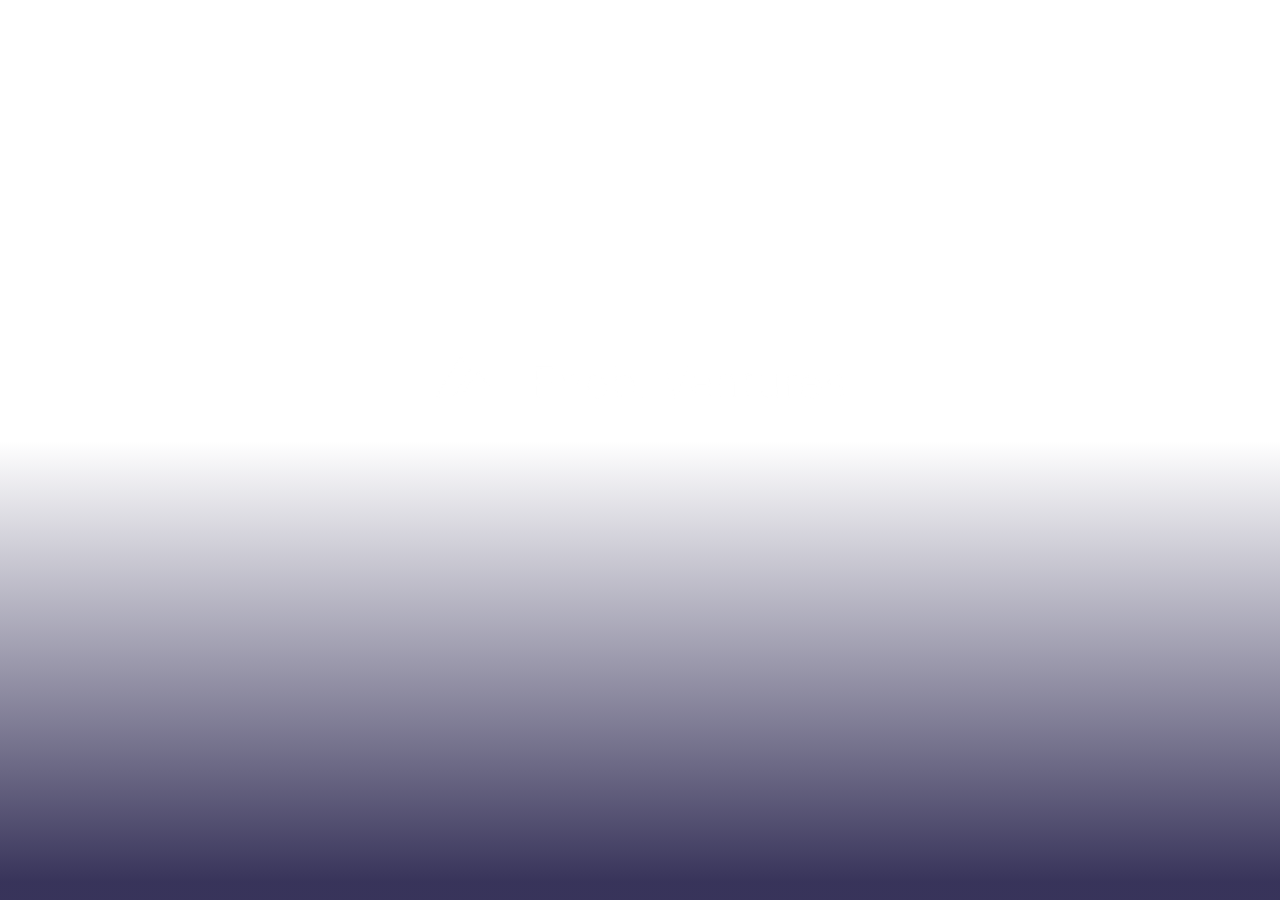
==== index.html @ fdec4dad "Landing page code" ====
<!DOCTYPE html>
<!-- saved from url=(0033)https://enoblventures.webflow.io/ -->
<html data-wf-domain="enoblventures.webflow.io" data-wf-page="65005cbc3bd74338d2fe6a09"
    data-wf-site="65005cbb3bd74338d2fe69a1"
    class="w-mod-js wf-roboto-n5-active wf-roboto-n3-active wf-robotoslab-n4-active wf-roboto-n4-active wf-inter-n3-active wf-inter-n4-active wf-inter-n5-active wf-inter-n2-active wf-active">
<script type="text/javascript" src="chrome-extension://mdnleldcmiljblolnjhpnblkcekpdkpa/libs/customElements.js"
    class="__REQUESTLY__SCRIPT"></script>

<head>
    <meta http-equiv="Content-Type" content="text/html; charset=UTF-8">
    <style>
        .wf-force-outline-none[tabindex="-1"]:focus {
            outline: none;
        }
    </style>
    <title>enoblventures</title>
    <meta content="width=device-width, initial-scale=1" name="viewport">
    <meta content="Webflow" name="generator">
    <link href="./enobl_files/enoblventures.webflow.b303c5aee.css" rel="stylesheet"
        type="text/css">
    <link href="https://fonts.googleapis.com/" rel="preconnect">
    <link href="https://fonts.gstatic.com/" rel="preconnect" crossorigin="anonymous">
    <script src="./enobl_files/webfont.js" type="text/javascript"></script>
    <link rel="stylesheet" href="./enobl_files/css" media="all">
    <script
        type="text/javascript">WebFont.load({ google: { families: ["Roboto:300,regular,500", "Roboto Slab:regular", "Inter:200,300,regular,500"] } });</script>
    <script
        type="text/javascript">!function (o, c) { var n = c.documentElement, t = " w-mod-"; n.className += t + "js", ("ontouchstart" in o || o.DocumentTouch && c instanceof DocumentTouch) && (n.className += t + "touch") }(window, document);</script>
    <link href="./enobl_files/650068fa874ba76b60f3e7ab_32evfav.png"
        rel="shortcut icon" type="image/x-icon">
    <link href="./enobl_files/650068fc9cee9d12dcb1d70d_256evfav.png"
        rel="apple-touch-icon">
    <script
        style="display: none;">var tvt = tvt || {}; tvt.captureVariables = function (a) {
                for (var b =
                    new Date, c = {}, d = Object.keys(a || {}), e, f = {}, g = 0; e = d[g]; f = { Ka: f.Ka }, g++)if (a.hasOwnProperty(e) && "undefined" != typeof a[e]) try { f.Ka = [], c[e] = JSON.stringify(a[e], function (h) { return function (k, l) { try { if ("function" !== typeof l) { if ("object" === typeof l && null !== l) { if (l instanceof HTMLElement || l instanceof Node || -1 != h.Ka.indexOf(l)) return; h.Ka.push(l) } return l } } catch (t) { } } }(f)) } catch (h) { } a = document.createEvent("CustomEvent"); a.initCustomEvent("TvtRetrievedVariablesEvent", !0, !0, { variables: c, date: b }); window.dispatchEvent(a)
            }; window.setTimeout(function () { tvt.captureVariables({ 'dataLayer.hide': (function (a) { a = a.split("."); for (var b = window, c = 0; c < a.length && (b = b[a[c]], b); c++); return b })('dataLayer.hide'), 'gaData': window['gaData'], 'dataLayer': window['dataLayer'] }) }, 2000);</script>
</head>

<body cz-shortcut-listen="true">
    <div class="hero">
        <div data-collapse="medium" data-animation="default" data-duration="400" data-easing="ease" data-easing2="ease"
            role="banner" class="nav-bar w-nav">
            <div class="w-container"><a href="https://enoblventures.com/" aria-current="page"
                    class="brand-link w-nav-brand w--current" aria-label="home"></a>
                <div class="menu-button w-nav-button" style="-webkit-user-select: text;" aria-label="menu" role="button"
                    tabindex="0" aria-controls="w-nav-overlay-0" aria-haspopup="menu" aria-expanded="false"></div>
            </div>
            <div class="w-nav-overlay" data-wf-ignore="" id="w-nav-overlay-0"></div>
        </div>
        <div class="hero-container w-container"><img
                src="./enobl_files/65005e1d06f8268359dd8bd2_ev.png" loading="lazy" width="450"
                sizes="(max-width: 479px) 94vw, 450px" alt=""
                srcset="./enobl_files/65005e1d06f8268359dd8bd2_ev-p-500.png 500w, ./enobl_files/65005e1d06f8268359dd8bd2_ev.png 1035w"
                class="image"></div>
    </div>
    <script src="./enobl_files/jquery-3.5.1.min.dc5e7f18c8.js" type="text/javascript"
        integrity="sha256-9/aliU8dGd2tb6OSsuzixeV4y/faTqgFtohetphbbj0=" crossorigin="anonymous"></script>
    <!--script src="./enobl_files/webflow.75da82b06.js" type="text/javascript"></script-->
</body>

</html>
---- enobl_files/enoblventures.webflow.b303c5aee.css ----
html {
  -ms-text-size-adjust: 100%;
  -webkit-text-size-adjust: 100%;
  font-family: sans-serif;
}

body {
  margin: 0;
}

article, aside, details, figcaption, figure, footer, header, hgroup, main, menu, nav, section, summary {
  display: block;
}

audio, canvas, progress, video {
  vertical-align: baseline;
  display: inline-block;
}

audio:not([controls]) {
  height: 0;
  display: none;
}

[hidden], template {
  display: none;
}

a {
  background-color: rgba(0, 0, 0, 0);
}

a:active, a:hover {
  outline: 0;
}

abbr[title] {
  border-bottom: 1px dotted;
}

b, strong {
  font-weight: bold;
}

dfn {
  font-style: italic;
}

h1 {
  margin: .67em 0;
  font-size: 2em;
}

mark {
  color: #000;
  background: #ff0;
}

small {
  font-size: 80%;
}

sub, sup {
  vertical-align: baseline;
  font-size: 75%;
  line-height: 0;
  position: relative;
}

sup {
  top: -.5em;
}

sub {
  bottom: -.25em;
}

img {
  border: 0;
}

svg:not(:root) {
  overflow: hidden;
}

figure {
  margin: 1em 40px;
}

hr {
  box-sizing: content-box;
  height: 0;
}

pre {
  overflow: auto;
}

code, kbd, pre, samp {
  font-family: monospace;
  font-size: 1em;
}

button, input, optgroup, select, textarea {
  color: inherit;
  font: inherit;
  margin: 0;
}

button {
  overflow: visible;
}

button, select {
  text-transform: none;
}

button, html input[type="button"], input[type="reset"] {
  -webkit-appearance: button;
  cursor: pointer;
}

button[disabled], html input[disabled] {
  cursor: default;
}

button::-moz-focus-inner, input::-moz-focus-inner {
  border: 0;
  padding: 0;
}

input {
  line-height: normal;
}

input[type="checkbox"], input[type="radio"] {
  box-sizing: border-box;
  padding: 0;
}

input[type="number"]::-webkit-inner-spin-button, input[type="number"]::-webkit-outer-spin-button {
  height: auto;
}

input[type="search"] {
  -webkit-appearance: none;
}

input[type="search"]::-webkit-search-cancel-button, input[type="search"]::-webkit-search-decoration {
  -webkit-appearance: none;
}

fieldset {
  border: 1px solid silver;
  margin: 0 2px;
  padding: .35em .625em .75em;
}

legend {
  border: 0;
  padding: 0;
}

textarea {
  overflow: auto;
}

optgroup {
  font-weight: bold;
}

table {
  border-collapse: collapse;
  border-spacing: 0;
}

td, th {
  padding: 0;
}

@font-face {
  font-family: webflow-icons;
  src: url("[data-uri]") format("truetype");
  font-weight: normal;
  font-style: normal;
}

[class^="w-icon-"], [class*=" w-icon-"] {
  speak: none;
  font-variant: normal;
  text-transform: none;
  -webkit-font-smoothing: antialiased;
  -moz-osx-font-smoothing: grayscale;
  font-style: normal;
  font-weight: normal;
  line-height: 1;
  font-family: webflow-icons !important;
}

.w-icon-slider-right:before {
  content: "";
}

.w-icon-slider-left:before {
  content: "";
}

.w-icon-nav-menu:before {
  content: "";
}

.w-icon-arrow-down:before, .w-icon-dropdown-toggle:before {
  content: "";
}

.w-icon-file-upload-remove:before {
  content: "";
}

.w-icon-file-upload-icon:before {
  content: "";
}

* {
  box-sizing: border-box;
}

html {
  height: 100%;
}

body {
  min-height: 100%;
  color: #333;
  background-color: #fff;
  margin: 0;
  font-family: Arial, sans-serif;
  font-size: 14px;
  line-height: 20px;
}

img {
  max-width: 100%;
  vertical-align: middle;
  display: inline-block;
}

html.w-mod-touch * {
  background-attachment: scroll !important;
}

.w-block {
  display: block;
}

.w-inline-block {
  max-width: 100%;
  display: inline-block;
}

.w-clearfix:before, .w-clearfix:after {
  content: " ";
  grid-area: 1 / 1 / 2 / 2;
  display: table;
}

.w-clearfix:after {
  clear: both;
}

.w-hidden {
  display: none;
}

.w-button {
  color: #fff;
  line-height: inherit;
  cursor: pointer;
  background-color: #3898ec;
  border: 0;
  border-radius: 0;
  padding: 9px 15px;
  text-decoration: none;
  display: inline-block;
}

input.w-button {
  -webkit-appearance: button;
}

html[data-w-dynpage] [data-w-cloak] {
  color: rgba(0, 0, 0, 0) !important;
}

.w-webflow-badge, .w-webflow-badge * {
  z-index: auto;
  visibility: visible;
  box-sizing: border-box;
  width: auto;
  height: auto;
  max-height: none;
  max-width: none;
  min-height: 0;
  min-width: 0;
  float: none;
  clear: none;
  box-shadow: none;
  opacity: 1;
  direction: ltr;
  font-family: inherit;
  font-weight: inherit;
  color: inherit;
  font-size: inherit;
  line-height: inherit;
  font-style: inherit;
  font-variant: inherit;
  text-align: inherit;
  letter-spacing: inherit;
  -webkit-text-decoration: inherit;
  text-decoration: inherit;
  text-indent: 0;
  text-transform: inherit;
  text-shadow: none;
  font-smoothing: auto;
  vertical-align: baseline;
  cursor: inherit;
  white-space: inherit;
  word-break: normal;
  word-spacing: normal;
  word-wrap: normal;
  background: none;
  border: 0 rgba(0, 0, 0, 0);
  border-radius: 0;
  margin: 0;
  padding: 0;
  list-style-type: disc;
  transition: none;
  display: block;
  position: static;
  top: auto;
  bottom: auto;
  left: auto;
  right: auto;
  overflow: visible;
  transform: none;
}

.w-webflow-badge {
  white-space: nowrap;
  cursor: pointer;
  box-shadow: 0 0 0 1px rgba(0, 0, 0, .1), 0 1px 3px rgba(0, 0, 0, .1);
  visibility: visible !important;
  z-index: 2147483647 !important;
  color: #aaadb0 !important;
  opacity: 1 !important;
  width: auto !important;
  height: auto !important;
  background-color: #fff !important;
  border-radius: 3px !important;
  margin: 0 !important;
  padding: 6px 8px 6px 6px !important;
  font-size: 12px !important;
  line-height: 14px !important;
  text-decoration: none !important;
  display: inline-block !important;
  position: fixed !important;
  top: auto !important;
  bottom: 12px !important;
  left: auto !important;
  right: 12px !important;
  overflow: visible !important;
  transform: none !important;
}

.w-webflow-badge > img {
  visibility: visible !important;
  opacity: 1 !important;
  vertical-align: middle !important;
  display: inline-block !important;
}

h1, h2, h3, h4, h5, h6 {
  margin-bottom: 10px;
  font-weight: bold;
}

h1 {
  margin-top: 20px;
  font-size: 38px;
  line-height: 44px;
}

h2 {
  margin-top: 20px;
  font-size: 32px;
  line-height: 36px;
}

h3 {
  margin-top: 20px;
  font-size: 24px;
  line-height: 30px;
}

h4 {
  margin-top: 10px;
  font-size: 18px;
  line-height: 24px;
}

h5 {
  margin-top: 10px;
  font-size: 14px;
  line-height: 20px;
}

h6 {
  margin-top: 10px;
  font-size: 12px;
  line-height: 18px;
}

p {
  margin-top: 0;
  margin-bottom: 10px;
}

blockquote {
  border-left: 5px solid #e2e2e2;
  margin: 0 0 10px;
  padding: 10px 20px;
  font-size: 18px;
  line-height: 22px;
}

figure {
  margin: 0 0 10px;
}

figcaption {
  text-align: center;
  margin-top: 5px;
}

ul, ol {
  margin-top: 0;
  margin-bottom: 10px;
  padding-left: 40px;
}

.w-list-unstyled {
  padding-left: 0;
  list-style: none;
}

.w-embed:before, .w-embed:after {
  content: " ";
  grid-area: 1 / 1 / 2 / 2;
  display: table;
}

.w-embed:after {
  clear: both;
}

.w-video {
  width: 100%;
  padding: 0;
  position: relative;
}

.w-video iframe, .w-video object, .w-video embed {
  width: 100%;
  height: 100%;
  border: none;
  position: absolute;
  top: 0;
  left: 0;
}

fieldset {
  border: 0;
  margin: 0;
  padding: 0;
}

button, [type="button"], [type="reset"] {
  cursor: pointer;
  -webkit-appearance: button;
  border: 0;
}

.w-form {
  margin: 0 0 15px;
}

.w-form-done {
  text-align: center;
  background-color: #ddd;
  padding: 20px;
  display: none;
}

.w-form-fail {
  background-color: #ffdede;
  margin-top: 10px;
  padding: 10px;
  display: none;
}

label {
  margin-bottom: 5px;
  font-weight: bold;
  display: block;
}

.w-input, .w-select {
  width: 100%;
  height: 38px;
  color: #333;
  vertical-align: middle;
  background-color: #fff;
  border: 1px solid #ccc;
  margin-bottom: 10px;
  padding: 8px 12px;
  font-size: 14px;
  line-height: 1.42857;
  display: block;
}

.w-input:-moz-placeholder, .w-select:-moz-placeholder {
  color: #999;
}

.w-input::-moz-placeholder, .w-select::-moz-placeholder {
  color: #999;
  opacity: 1;
}

.w-input::-webkit-input-placeholder, .w-select::-webkit-input-placeholder {
  color: #999;
}

.w-input:focus, .w-select:focus {
  border-color: #3898ec;
  outline: 0;
}

.w-input[disabled], .w-select[disabled], .w-input[readonly], .w-select[readonly], fieldset[disabled] .w-input, fieldset[disabled] .w-select {
  cursor: not-allowed;
}

.w-input[disabled]:not(.w-input-disabled), .w-select[disabled]:not(.w-input-disabled), .w-input[readonly], .w-select[readonly], fieldset[disabled]:not(.w-input-disabled) .w-input, fieldset[disabled]:not(.w-input-disabled) .w-select {
  background-color: #eee;
}

textarea.w-input, textarea.w-select {
  height: auto;
}

.w-select {
  background-color: #f3f3f3;
}

.w-select[multiple] {
  height: auto;
}

.w-form-label {
  cursor: pointer;
  margin-bottom: 0;
  font-weight: normal;
  display: inline-block;
}

.w-radio {
  margin-bottom: 5px;
  padding-left: 20px;
  display: block;
}

.w-radio:before, .w-radio:after {
  content: " ";
  grid-area: 1 / 1 / 2 / 2;
  display: table;
}

.w-radio:after {
  clear: both;
}

.w-radio-input {
  float: left;
  margin: 3px 0 0 -20px;
  line-height: normal;
}

.w-file-upload {
  margin-bottom: 10px;
  display: block;
}

.w-file-upload-input {
  width: .1px;
  height: .1px;
  opacity: 0;
  z-index: -100;
  position: absolute;
  overflow: hidden;
}

.w-file-upload-default, .w-file-upload-uploading, .w-file-upload-success {
  color: #333;
  display: inline-block;
}

.w-file-upload-error {
  margin-top: 10px;
  display: block;
}

.w-file-upload-default.w-hidden, .w-file-upload-uploading.w-hidden, .w-file-upload-error.w-hidden, .w-file-upload-success.w-hidden {
  display: none;
}

.w-file-upload-uploading-btn {
  cursor: pointer;
  background-color: #fafafa;
  border: 1px solid #ccc;
  margin: 0;
  padding: 8px 12px;
  font-size: 14px;
  font-weight: normal;
  display: flex;
}

.w-file-upload-file {
  background-color: #fafafa;
  border: 1px solid #ccc;
  flex-grow: 1;
  justify-content: space-between;
  margin: 0;
  padding: 8px 9px 8px 11px;
  display: flex;
}

.w-file-upload-file-name {
  font-size: 14px;
  font-weight: normal;
  display: block;
}

.w-file-remove-link {
  width: auto;
  height: auto;
  cursor: pointer;
  margin-top: 3px;
  margin-left: 10px;
  padding: 3px;
  display: block;
}

.w-icon-file-upload-remove {
  margin: auto;
  font-size: 10px;
}

.w-file-upload-error-msg {
  color: #ea384c;
  padding: 2px 0;
  display: inline-block;
}

.w-file-upload-info {
  padding: 0 12px;
  line-height: 38px;
  display: inline-block;
}

.w-file-upload-label {
  cursor: pointer;
  background-color: #fafafa;
  border: 1px solid #ccc;
  margin: 0;
  padding: 8px 12px;
  font-size: 14px;
  font-weight: normal;
  display: inline-block;
}

.w-icon-file-upload-icon, .w-icon-file-upload-uploading {
  width: 20px;
  margin-right: 8px;
  display: inline-block;
}

.w-icon-file-upload-uploading {
  height: 20px;
}

.w-container {
  max-width: 940px;
  margin-left: auto;
  margin-right: auto;
}

.w-container:before, .w-container:after {
  content: " ";
  grid-area: 1 / 1 / 2 / 2;
  display: table;
}

.w-container:after {
  clear: both;
}

.w-container .w-row {
  margin-left: -10px;
  margin-right: -10px;
}

.w-row:before, .w-row:after {
  content: " ";
  grid-area: 1 / 1 / 2 / 2;
  display: table;
}

.w-row:after {
  clear: both;
}

.w-row .w-row {
  margin-left: 0;
  margin-right: 0;
}

.w-col {
  float: left;
  width: 100%;
  min-height: 1px;
  padding-left: 10px;
  padding-right: 10px;
  position: relative;
}

.w-col .w-col {
  padding-left: 0;
  padding-right: 0;
}

.w-col-1 {
  width: 8.33333%;
}

.w-col-2 {
  width: 16.6667%;
}

.w-col-3 {
  width: 25%;
}

.w-col-4 {
  width: 33.3333%;
}

.w-col-5 {
  width: 41.6667%;
}

.w-col-6 {
  width: 50%;
}

.w-col-7 {
  width: 58.3333%;
}

.w-col-8 {
  width: 66.6667%;
}

.w-col-9 {
  width: 75%;
}

.w-col-10 {
  width: 83.3333%;
}

.w-col-11 {
  width: 91.6667%;
}

.w-col-12 {
  width: 100%;
}

.w-hidden-main {
  display: none !important;
}

@media screen and (max-width: 991px) {
  .w-container {
    max-width: 728px;
  }

  .w-hidden-main {
    display: inherit !important;
  }

  .w-hidden-medium {
    display: none !important;
  }

  .w-col-medium-1 {
    width: 8.33333%;
  }

  .w-col-medium-2 {
    width: 16.6667%;
  }

  .w-col-medium-3 {
    width: 25%;
  }

  .w-col-medium-4 {
    width: 33.3333%;
  }

  .w-col-medium-5 {
    width: 41.6667%;
  }

  .w-col-medium-6 {
    width: 50%;
  }

  .w-col-medium-7 {
    width: 58.3333%;
  }

  .w-col-medium-8 {
    width: 66.6667%;
  }

  .w-col-medium-9 {
    width: 75%;
  }

  .w-col-medium-10 {
    width: 83.3333%;
  }

  .w-col-medium-11 {
    width: 91.6667%;
  }

  .w-col-medium-12 {
    width: 100%;
  }

  .w-col-stack {
    width: 100%;
    left: auto;
    right: auto;
  }
}

@media screen and (max-width: 767px) {
  .w-hidden-main, .w-hidden-medium {
    display: inherit !important;
  }

  .w-hidden-small {
    display: none !important;
  }

  .w-row, .w-container .w-row {
    margin-left: 0;
    margin-right: 0;
  }

  .w-col {
    width: 100%;
    left: auto;
    right: auto;
  }

  .w-col-small-1 {
    width: 8.33333%;
  }

  .w-col-small-2 {
    width: 16.6667%;
  }

  .w-col-small-3 {
    width: 25%;
  }

  .w-col-small-4 {
    width: 33.3333%;
  }

  .w-col-small-5 {
    width: 41.6667%;
  }

  .w-col-small-6 {
    width: 50%;
  }

  .w-col-small-7 {
    width: 58.3333%;
  }

  .w-col-small-8 {
    width: 66.6667%;
  }

  .w-col-small-9 {
    width: 75%;
  }

  .w-col-small-10 {
    width: 83.3333%;
  }

  .w-col-small-11 {
    width: 91.6667%;
  }

  .w-col-small-12 {
    width: 100%;
  }
}

@media screen and (max-width: 479px) {
  .w-container {
    max-width: none;
  }

  .w-hidden-main, .w-hidden-medium, .w-hidden-small {
    display: inherit !important;
  }

  .w-hidden-tiny {
    display: none !important;
  }

  .w-col {
    width: 100%;
  }

  .w-col-tiny-1 {
    width: 8.33333%;
  }

  .w-col-tiny-2 {
    width: 16.6667%;
  }

  .w-col-tiny-3 {
    width: 25%;
  }

  .w-col-tiny-4 {
    width: 33.3333%;
  }

  .w-col-tiny-5 {
    width: 41.6667%;
  }

  .w-col-tiny-6 {
    width: 50%;
  }

  .w-col-tiny-7 {
    width: 58.3333%;
  }

  .w-col-tiny-8 {
    width: 66.6667%;
  }

  .w-col-tiny-9 {
    width: 75%;
  }

  .w-col-tiny-10 {
    width: 83.3333%;
  }

  .w-col-tiny-11 {
    width: 91.6667%;
  }

  .w-col-tiny-12 {
    width: 100%;
  }
}

.w-widget {
  position: relative;
}

.w-widget-map {
  width: 100%;
  height: 400px;
}

.w-widget-map label {
  width: auto;
  display: inline;
}

.w-widget-map img {
  max-width: inherit;
}

.w-widget-map .gm-style-iw {
  text-align: center;
}

.w-widget-map .gm-style-iw > button {
  display: none !important;
}

.w-widget-twitter {
  overflow: hidden;
}

.w-widget-twitter-count-shim {
  vertical-align: top;
  width: 28px;
  height: 20px;
  text-align: center;
  background: #fff;
  border: 1px solid #758696;
  border-radius: 3px;
  display: inline-block;
  position: relative;
}

.w-widget-twitter-count-shim * {
  pointer-events: none;
  -webkit-user-select: none;
  -ms-user-select: none;
  user-select: none;
}

.w-widget-twitter-count-shim .w-widget-twitter-count-inner {
  text-align: center;
  color: #999;
  font-family: serif;
  font-size: 15px;
  line-height: 12px;
  position: relative;
}

.w-widget-twitter-count-shim .w-widget-twitter-count-clear {
  display: block;
  position: relative;
}

.w-widget-twitter-count-shim.w--large {
  width: 36px;
  height: 28px;
}

.w-widget-twitter-count-shim.w--large .w-widget-twitter-count-inner {
  font-size: 18px;
  line-height: 18px;
}

.w-widget-twitter-count-shim:not(.w--vertical) {
  margin-left: 5px;
  margin-right: 8px;
}

.w-widget-twitter-count-shim:not(.w--vertical).w--large {
  margin-left: 6px;
}

.w-widget-twitter-count-shim:not(.w--vertical):before, .w-widget-twitter-count-shim:not(.w--vertical):after {
  content: " ";
  height: 0;
  width: 0;
  pointer-events: none;
  border: solid rgba(0, 0, 0, 0);
  position: absolute;
  top: 50%;
  left: 0;
}

.w-widget-twitter-count-shim:not(.w--vertical):before {
  border-width: 4px;
  border-color: rgba(117, 134, 150, 0) #5d6c7b rgba(117, 134, 150, 0) rgba(117, 134, 150, 0);
  margin-top: -4px;
  margin-left: -9px;
}

.w-widget-twitter-count-shim:not(.w--vertical).w--large:before {
  border-width: 5px;
  margin-top: -5px;
  margin-left: -10px;
}

.w-widget-twitter-count-shim:not(.w--vertical):after {
  border-width: 4px;
  border-color: rgba(255, 255, 255, 0) #fff rgba(255, 255, 255, 0) rgba(255, 255, 255, 0);
  margin-top: -4px;
  margin-left: -8px;
}

.w-widget-twitter-count-shim:not(.w--vertical).w--large:after {
  border-width: 5px;
  margin-top: -5px;
  margin-left: -9px;
}

.w-widget-twitter-count-shim.w--vertical {
  width: 61px;
  height: 33px;
  margin-bottom: 8px;
}

.w-widget-twitter-count-shim.w--vertical:before, .w-widget-twitter-count-shim.w--vertical:after {
  content: " ";
  height: 0;
  width: 0;
  pointer-events: none;
  border: solid rgba(0, 0, 0, 0);
  position: absolute;
  top: 100%;
  left: 50%;
}

.w-widget-twitter-count-shim.w--vertical:before {
  border-width: 5px;
  border-color: #5d6c7b rgba(117, 134, 150, 0) rgba(117, 134, 150, 0);
  margin-left: -5px;
}

.w-widget-twitter-count-shim.w--vertical:after {
  border-width: 4px;
  border-color: #fff rgba(255, 255, 255, 0) rgba(255, 255, 255, 0);
  margin-left: -4px;
}

.w-widget-twitter-count-shim.w--vertical .w-widget-twitter-count-inner {
  font-size: 18px;
  line-height: 22px;
}

.w-widget-twitter-count-shim.w--vertical.w--large {
  width: 76px;
}

.w-background-video {
  height: 500px;
  color: #fff;
  position: relative;
  overflow: hidden;
}

.w-background-video > video {
  width: 100%;
  height: 100%;
  object-fit: cover;
  z-index: -100;
  background-position: 50%;
  background-size: cover;
  margin: auto;
  position: absolute;
  top: -100%;
  bottom: -100%;
  left: -100%;
  right: -100%;
}

.w-background-video > video::-webkit-media-controls-start-playback-button {
  -webkit-appearance: none;
  display: none !important;
}

.w-background-video--control {
  background-color: rgba(0, 0, 0, 0);
  padding: 0;
  position: absolute;
  bottom: 1em;
  right: 1em;
}

.w-background-video--control > [hidden] {
  display: none !important;
}

.w-slider {
  height: 300px;
  text-align: center;
  clear: both;
  -webkit-tap-highlight-color: rgba(0, 0, 0, 0);
  tap-highlight-color: rgba(0, 0, 0, 0);
  background: #ddd;
  position: relative;
}

.w-slider-mask {
  z-index: 1;
  height: 100%;
  white-space: nowrap;
  display: block;
  position: relative;
  left: 0;
  right: 0;
  overflow: hidden;
}

.w-slide {
  vertical-align: top;
  width: 100%;
  height: 100%;
  white-space: normal;
  text-align: left;
  display: inline-block;
  position: relative;
}

.w-slider-nav {
  z-index: 2;
  height: 40px;
  text-align: center;
  -webkit-tap-highlight-color: rgba(0, 0, 0, 0);
  tap-highlight-color: rgba(0, 0, 0, 0);
  margin: auto;
  padding-top: 10px;
  position: absolute;
  top: auto;
  bottom: 0;
  left: 0;
  right: 0;
}

.w-slider-nav.w-round > div {
  border-radius: 100%;
}

.w-slider-nav.w-num > div {
  width: auto;
  height: auto;
  font-size: inherit;
  line-height: inherit;
  padding: .2em .5em;
}

.w-slider-nav.w-shadow > div {
  box-shadow: 0 0 3px rgba(51, 51, 51, .4);
}

.w-slider-nav-invert {
  color: #fff;
}

.w-slider-nav-invert > div {
  background-color: rgba(34, 34, 34, .4);
}

.w-slider-nav-invert > div.w-active {
  background-color: #222;
}

.w-slider-dot {
  width: 1em;
  height: 1em;
  cursor: pointer;
  background-color: rgba(255, 255, 255, .4);
  margin: 0 3px .5em;
  transition: background-color .1s, color .1s;
  display: inline-block;
  position: relative;
}

.w-slider-dot.w-active {
  background-color: #fff;
}

.w-slider-dot:focus {
  outline: none;
  box-shadow: 0 0 0 2px #fff;
}

.w-slider-dot:focus.w-active {
  box-shadow: none;
}

.w-slider-arrow-left, .w-slider-arrow-right {
  width: 80px;
  cursor: pointer;
  color: #fff;
  -webkit-tap-highlight-color: rgba(0, 0, 0, 0);
  tap-highlight-color: rgba(0, 0, 0, 0);
  -webkit-user-select: none;
  -ms-user-select: none;
  user-select: none;
  margin: auto;
  font-size: 40px;
  position: absolute;
  top: 0;
  bottom: 0;
  left: 0;
  right: 0;
  overflow: hidden;
}

.w-slider-arrow-left [class^="w-icon-"], .w-slider-arrow-right [class^="w-icon-"], .w-slider-arrow-left [class*=" w-icon-"], .w-slider-arrow-right [class*=" w-icon-"] {
  position: absolute;
}

.w-slider-arrow-left:focus, .w-slider-arrow-right:focus {
  outline: 0;
}

.w-slider-arrow-left {
  z-index: 3;
  right: auto;
}

.w-slider-arrow-right {
  z-index: 4;
  left: auto;
}

.w-icon-slider-left, .w-icon-slider-right {
  width: 1em;
  height: 1em;
  margin: auto;
  top: 0;
  bottom: 0;
  left: 0;
  right: 0;
}

.w-slider-aria-label {
  clip: rect(0 0 0 0);
  height: 1px;
  width: 1px;
  border: 0;
  margin: -1px;
  padding: 0;
  position: absolute;
  overflow: hidden;
}

.w-slider-force-show {
  display: block !important;
}

.w-dropdown {
  text-align: left;
  z-index: 900;
  margin-left: auto;
  margin-right: auto;
  display: inline-block;
  position: relative;
}

.w-dropdown-btn, .w-dropdown-toggle, .w-dropdown-link {
  vertical-align: top;
  color: #222;
  text-align: left;
  white-space: nowrap;
  margin-left: auto;
  margin-right: auto;
  padding: 20px;
  text-decoration: none;
  position: relative;
}

.w-dropdown-toggle {
  -webkit-user-select: none;
  -ms-user-select: none;
  user-select: none;
  cursor: pointer;
  padding-right: 40px;
  display: inline-block;
}

.w-dropdown-toggle:focus {
  outline: 0;
}

.w-icon-dropdown-toggle {
  width: 1em;
  height: 1em;
  margin: auto 20px auto auto;
  position: absolute;
  top: 0;
  bottom: 0;
  right: 0;
}

.w-dropdown-list {
  min-width: 100%;
  background: #ddd;
  display: none;
  position: absolute;
}

.w-dropdown-list.w--open {
  display: block;
}

.w-dropdown-link {
  color: #222;
  padding: 10px 20px;
  display: block;
}

.w-dropdown-link.w--current {
  color: #0082f3;
}

.w-dropdown-link:focus {
  outline: 0;
}

@media screen and (max-width: 767px) {
  .w-nav-brand {
    padding-left: 10px;
  }
}

.w-lightbox-backdrop {
  cursor: auto;
  letter-spacing: normal;
  text-indent: 0;
  text-shadow: none;
  text-transform: none;
  visibility: visible;
  white-space: normal;
  word-break: normal;
  word-spacing: normal;
  word-wrap: normal;
  color: #fff;
  text-align: center;
  z-index: 2000;
  opacity: 0;
  -webkit-user-select: none;
  -moz-user-select: none;
  -webkit-tap-highlight-color: transparent;
  background: rgba(0, 0, 0, .9);
  outline: 0;
  font-family: Helvetica Neue, Helvetica, Ubuntu, Segoe UI, Verdana, sans-serif;
  font-size: 17px;
  font-style: normal;
  font-weight: 300;
  line-height: 1.2;
  list-style: disc;
  position: fixed;
  top: 0;
  bottom: 0;
  left: 0;
  right: 0;
  -webkit-transform: translate(0);
}

.w-lightbox-backdrop, .w-lightbox-container {
  height: 100%;
  -webkit-overflow-scrolling: touch;
  overflow: auto;
}

.w-lightbox-content {
  height: 100vh;
  position: relative;
  overflow: hidden;
}

.w-lightbox-view {
  width: 100vw;
  height: 100vh;
  opacity: 0;
  position: absolute;
}

.w-lightbox-view:before {
  content: "";
  height: 100vh;
}

.w-lightbox-group, .w-lightbox-group .w-lightbox-view, .w-lightbox-group .w-lightbox-view:before {
  height: 86vh;
}

.w-lightbox-frame, .w-lightbox-view:before {
  vertical-align: middle;
  display: inline-block;
}

.w-lightbox-figure {
  margin: 0;
  position: relative;
}

.w-lightbox-group .w-lightbox-figure {
  cursor: pointer;
}

.w-lightbox-img {
  width: auto;
  height: auto;
  max-width: none;
}

.w-lightbox-image {
  float: none;
  max-width: 100vw;
  max-height: 100vh;
  display: block;
}

.w-lightbox-group .w-lightbox-image {
  max-height: 86vh;
}

.w-lightbox-caption {
  text-align: left;
  text-overflow: ellipsis;
  white-space: nowrap;
  background: rgba(0, 0, 0, .4);
  padding: .5em 1em;
  position: absolute;
  bottom: 0;
  left: 0;
  right: 0;
  overflow: hidden;
}

.w-lightbox-embed {
  width: 100%;
  height: 100%;
  position: absolute;
  top: 0;
  bottom: 0;
  left: 0;
  right: 0;
}

.w-lightbox-control {
  width: 4em;
  cursor: pointer;
  background-position: center;
  background-repeat: no-repeat;
  background-size: 24px;
  transition: all .3s;
  position: absolute;
  top: 0;
}

.w-lightbox-left {
  background-image: url("[data-uri]");
  display: none;
  bottom: 0;
  left: 0;
}

.w-lightbox-right {
  background-image: url("[data-uri]");
  display: none;
  bottom: 0;
  right: 0;
}

.w-lightbox-close {
  height: 2.6em;
  background-image: url("[data-uri]");
  background-size: 18px;
  right: 0;
}

.w-lightbox-strip {
  white-space: nowrap;
  padding: 0 1vh;
  line-height: 0;
  position: absolute;
  bottom: 0;
  left: 0;
  right: 0;
  overflow-x: auto;
  overflow-y: hidden;
}

.w-lightbox-item {
  width: 10vh;
  box-sizing: content-box;
  cursor: pointer;
  padding: 2vh 1vh;
  display: inline-block;
  -webkit-transform: translate3d(0, 0, 0);
}

.w-lightbox-active {
  opacity: .3;
}

.w-lightbox-thumbnail {
  height: 10vh;
  background: #222;
  position: relative;
  overflow: hidden;
}

.w-lightbox-thumbnail-image {
  position: absolute;
  top: 0;
  left: 0;
}

.w-lightbox-thumbnail .w-lightbox-tall {
  width: 100%;
  top: 50%;
  transform: translate(0, -50%);
}

.w-lightbox-thumbnail .w-lightbox-wide {
  height: 100%;
  left: 50%;
  transform: translate(-50%);
}

.w-lightbox-spinner {
  box-sizing: border-box;
  width: 40px;
  height: 40px;
  border: 5px solid rgba(0, 0, 0, .4);
  border-radius: 50%;
  margin-top: -20px;
  margin-left: -20px;
  animation: .8s linear infinite spin;
  position: absolute;
  top: 50%;
  left: 50%;
}

.w-lightbox-spinner:after {
  content: "";
  border: 3px solid rgba(0, 0, 0, 0);
  border-bottom-color: #fff;
  border-radius: 50%;
  position: absolute;
  top: -4px;
  bottom: -4px;
  left: -4px;
  right: -4px;
}

.w-lightbox-hide {
  display: none;
}

.w-lightbox-noscroll {
  overflow: hidden;
}

@media (min-width: 768px) {
  .w-lightbox-content {
    height: 96vh;
    margin-top: 2vh;
  }

  .w-lightbox-view, .w-lightbox-view:before {
    height: 96vh;
  }

  .w-lightbox-group, .w-lightbox-group .w-lightbox-view, .w-lightbox-group .w-lightbox-view:before {
    height: 84vh;
  }

  .w-lightbox-image {
    max-width: 96vw;
    max-height: 96vh;
  }

  .w-lightbox-group .w-lightbox-image {
    max-width: 82.3vw;
    max-height: 84vh;
  }

  .w-lightbox-left, .w-lightbox-right {
    opacity: .5;
    display: block;
  }

  .w-lightbox-close {
    opacity: .8;
  }

  .w-lightbox-control:hover {
    opacity: 1;
  }
}

.w-lightbox-inactive, .w-lightbox-inactive:hover {
  opacity: 0;
}

.w-richtext:before, .w-richtext:after {
  content: " ";
  grid-area: 1 / 1 / 2 / 2;
  display: table;
}

.w-richtext:after {
  clear: both;
}

.w-richtext[contenteditable="true"]:before, .w-richtext[contenteditable="true"]:after {
  white-space: initial;
}

.w-richtext ol, .w-richtext ul {
  overflow: hidden;
}

.w-richtext .w-richtext-figure-selected.w-richtext-figure-type-video div:after, .w-richtext .w-richtext-figure-selected[data-rt-type="video"] div:after, .w-richtext .w-richtext-figure-selected.w-richtext-figure-type-image div, .w-richtext .w-richtext-figure-selected[data-rt-type="image"] div {
  outline: 2px solid #2895f7;
}

.w-richtext figure.w-richtext-figure-type-video > div:after, .w-richtext figure[data-rt-type="video"] > div:after {
  content: "";
  display: none;
  position: absolute;
  top: 0;
  bottom: 0;
  left: 0;
  right: 0;
}

.w-richtext figure {
  max-width: 60%;
  position: relative;
}

.w-richtext figure > div:before {
  cursor: default !important;
}

.w-richtext figure img {
  width: 100%;
}

.w-richtext figure figcaption.w-richtext-figcaption-placeholder {
  opacity: .6;
}

.w-richtext figure div {
  color: rgba(0, 0, 0, 0);
  font-size: 0;
}

.w-richtext figure.w-richtext-figure-type-image, .w-richtext figure[data-rt-type="image"] {
  display: table;
}

.w-richtext figure.w-richtext-figure-type-image > div, .w-richtext figure[data-rt-type="image"] > div {
  display: inline-block;
}

.w-richtext figure.w-richtext-figure-type-image > figcaption, .w-richtext figure[data-rt-type="image"] > figcaption {
  caption-side: bottom;
  display: table-caption;
}

.w-richtext figure.w-richtext-figure-type-video, .w-richtext figure[data-rt-type="video"] {
  width: 60%;
  height: 0;
}

.w-richtext figure.w-richtext-figure-type-video iframe, .w-richtext figure[data-rt-type="video"] iframe {
  width: 100%;
  height: 100%;
  position: absolute;
  top: 0;
  left: 0;
}

.w-richtext figure.w-richtext-figure-type-video > div, .w-richtext figure[data-rt-type="video"] > div {
  width: 100%;
}

.w-richtext figure.w-richtext-align-center {
  clear: both;
  margin-left: auto;
  margin-right: auto;
}

.w-richtext figure.w-richtext-align-center.w-richtext-figure-type-image > div, .w-richtext figure.w-richtext-align-center[data-rt-type="image"] > div {
  max-width: 100%;
}

.w-richtext figure.w-richtext-align-normal {
  clear: both;
}

.w-richtext figure.w-richtext-align-fullwidth {
  width: 100%;
  max-width: 100%;
  text-align: center;
  clear: both;
  margin-left: auto;
  margin-right: auto;
  display: block;
}

.w-richtext figure.w-richtext-align-fullwidth > div {
  padding-bottom: inherit;
  display: inline-block;
}

.w-richtext figure.w-richtext-align-fullwidth > figcaption {
  display: block;
}

.w-richtext figure.w-richtext-align-floatleft {
  float: left;
  clear: none;
  margin-right: 15px;
}

.w-richtext figure.w-richtext-align-floatright {
  float: right;
  clear: none;
  margin-left: 15px;
}

.w-nav {
  z-index: 1000;
  background: #ddd;
  position: relative;
}

.w-nav:before, .w-nav:after {
  content: " ";
  grid-area: 1 / 1 / 2 / 2;
  display: table;
}

.w-nav:after {
  clear: both;
}

.w-nav-brand {
  float: left;
  color: #333;
  text-decoration: none;
  position: relative;
}

.w-nav-link {
  vertical-align: top;
  color: #222;
  text-align: left;
  margin-left: auto;
  margin-right: auto;
  padding: 20px;
  text-decoration: none;
  display: inline-block;
  position: relative;
}

.w-nav-link.w--current {
  color: #0082f3;
}

.w-nav-menu {
  float: right;
  position: relative;
}

[data-nav-menu-open] {
  text-align: center;
  min-width: 200px;
  background: #c8c8c8;
  position: absolute;
  top: 100%;
  left: 0;
  right: 0;
  overflow: visible;
  display: block !important;
}

.w--nav-link-open {
  display: block;
  position: relative;
}

.w-nav-overlay {
  width: 100%;
  display: none;
  position: absolute;
  top: 100%;
  left: 0;
  right: 0;
  overflow: hidden;
}

.w-nav-overlay [data-nav-menu-open] {
  top: 0;
}

.w-nav[data-animation="over-left"] .w-nav-overlay {
  width: auto;
}

.w-nav[data-animation="over-left"] .w-nav-overlay, .w-nav[data-animation="over-left"] [data-nav-menu-open] {
  z-index: 1;
  top: 0;
  right: auto;
}

.w-nav[data-animation="over-right"] .w-nav-overlay {
  width: auto;
}

.w-nav[data-animation="over-right"] .w-nav-overlay, .w-nav[data-animation="over-right"] [data-nav-menu-open] {
  z-index: 1;
  top: 0;
  left: auto;
}

.w-nav-button {
  float: right;
  cursor: pointer;
  -webkit-tap-highlight-color: rgba(0, 0, 0, 0);
  tap-highlight-color: rgba(0, 0, 0, 0);
  -webkit-user-select: none;
  -ms-user-select: none;
  user-select: none;
  padding: 18px;
  font-size: 24px;
  display: none;
  position: relative;
}

.w-nav-button:focus {
  outline: 0;
}

.w-nav-button.w--open {
  color: #fff;
  background-color: #c8c8c8;
}

.w-nav[data-collapse="all"] .w-nav-menu {
  display: none;
}

.w-nav[data-collapse="all"] .w-nav-button, .w--nav-dropdown-open, .w--nav-dropdown-toggle-open {
  display: block;
}

.w--nav-dropdown-list-open {
  position: static;
}

@media screen and (max-width: 991px) {
  .w-nav[data-collapse="medium"] .w-nav-menu {
    display: none;
  }

  .w-nav[data-collapse="medium"] .w-nav-button {
    display: block;
  }
}

@media screen and (max-width: 767px) {
  .w-nav[data-collapse="small"] .w-nav-menu {
    display: none;
  }

  .w-nav[data-collapse="small"] .w-nav-button {
    display: block;
  }

  .w-nav-brand {
    padding-left: 10px;
  }
}

@media screen and (max-width: 479px) {
  .w-nav[data-collapse="tiny"] .w-nav-menu {
    display: none;
  }

  .w-nav[data-collapse="tiny"] .w-nav-button {
    display: block;
  }
}

.w-tabs {
  position: relative;
}

.w-tabs:before, .w-tabs:after {
  content: " ";
  grid-area: 1 / 1 / 2 / 2;
  display: table;
}

.w-tabs:after {
  clear: both;
}

.w-tab-menu {
  position: relative;
}

.w-tab-link {
  vertical-align: top;
  text-align: left;
  cursor: pointer;
  color: #222;
  background-color: #ddd;
  padding: 9px 30px;
  text-decoration: none;
  display: inline-block;
  position: relative;
}

.w-tab-link.w--current {
  background-color: #c8c8c8;
}

.w-tab-link:focus {
  outline: 0;
}

.w-tab-content {
  display: block;
  position: relative;
  overflow: hidden;
}

.w-tab-pane {
  display: none;
  position: relative;
}

.w--tab-active {
  display: block;
}

@media screen and (max-width: 479px) {
  .w-tab-link {
    display: block;
  }
}

.w-ix-emptyfix:after {
  content: "";
}

@keyframes spin {
  0% {
    transform: rotate(0);
  }

  100% {
    transform: rotate(360deg);
  }
}

.w-dyn-empty {
  background-color: #ddd;
  padding: 10px;
}

.w-dyn-hide, .w-dyn-bind-empty, .w-condition-invisible {
  display: none !important;
}

.wf-layout-layout {
  display: grid;
}

body {
  color: #fff;
  font-family: Roboto, sans-serif;
  font-size: 14px;
  line-height: 20px;
}

h1 {
  margin-top: 20px;
  margin-bottom: 10px;
  font-size: 38px;
  font-weight: 500;
  line-height: 44px;
}

h2 {
  margin-top: 20px;
  margin-bottom: 10px;
  font-size: 32px;
  font-weight: 500;
  line-height: 36px;
}

h3 {
  margin-top: 0;
  margin-bottom: 10px;
  font-size: 24px;
  font-weight: 500;
  line-height: 30px;
}

h4 {
  letter-spacing: 1px;
  margin-top: 0;
  margin-bottom: 5px;
  font-size: 18px;
  font-weight: 500;
  line-height: 24px;
}

h6 {
  text-transform: uppercase;
  margin-top: 10px;
  margin-bottom: 10px;
  font-size: 12px;
  font-weight: 700;
  line-height: 18px;
}

p {
  margin-bottom: 10px;
  font-weight: 300;
  line-height: 24px;
}

.nav-menu {
  text-align: center;
}

.nav-link {
  color: rgba(255, 255, 255, .62);
  letter-spacing: 1px;
  text-transform: uppercase;
  padding: 26px 13px;
  font-size: 13px;
  line-height: 18px;
}

.nav-link:hover {
  color: #fff;
}

.nav-link.w--current {
  color: #fff;
  text-decoration: none;
}

.nav-link.logo {
  padding-top: 23px;
  padding-bottom: 23px;
  font-family: Roboto Slab, sans-serif;
  font-size: 17px;
  font-weight: 400;
}

.nav-bar {
  background-color: rgba(0, 0, 0, 0);
}

.hero {
  height: 100vh;
  background-image: linear-gradient(rgba(0, 0, 0, 0) 49%, rgba(12, 7, 54, .82) 98%), url("https://enoblventures.com/enobl_files/65005d357c5d8668c4d4ab9b_shutterstock_1725825019_cropped.jpg");
  background-position: 0 0, 0 0;
  background-size: auto, cover;
}

.hero-content {
  width: 100%;
  color: #fff;
  text-align: center;
  position: absolute;
  top: 50%;
  transform: translate(0%, -50%);
}

.hero-heading {
  color: #fff;
  text-transform: uppercase;
  margin-top: 0;
  font-size: 80px;
  font-weight: 400;
  line-height: 85px;
}

.hero-subtitle {
  color: rgba(255, 255, 255, .7);
  letter-spacing: 1px;
  text-transform: uppercase;
  font-size: 16px;
  line-height: 22px;
}

.subpage-background {
  background-image: linear-gradient(rgba(0, 0, 0, .6) 2%, rgba(0, 0, 0, .6) 98%), url("https://enoblventures.com/enobl_files/65005cbc3bd74338d2fe6a3e_photo-1442975433132-cb9580b88538.jpg");
  background-position: 0 0, 50%;
  background-repeat: repeat, no-repeat;
  background-size: auto, cover;
  background-attachment: scroll, fixed;
  font-weight: 300;
}

.section-title {
  color: #fff;
  text-align: center;
  padding: 85px 2.5%;
}

.page-title {
  text-align: center;
  text-transform: uppercase;
  margin-top: 0;
  margin-bottom: 86px;
  font-size: 45px;
  font-weight: 300;
  line-height: 51px;
}

.section {
  padding-bottom: 50px;
  padding-left: 2.5%;
  padding-right: 2.5%;
}

.bio-photo {
  margin-bottom: 45px;
}

.content {
  color: #fff;
}

.footer {
  color: #222;
  text-align: center;
  background-color: rgba(0, 0, 0, 0);
  padding-top: 43px;
  padding-bottom: 43px;
}

.footer.homepage {
  position: absolute;
  bottom: 0;
  left: 0;
  right: 0;
}

.footer-link {
  opacity: .82;
  color: #222;
  margin-left: 6px;
  margin-right: 6px;
  text-decoration: none;
  transition: opacity .2s;
}

.footer-link:hover {
  opacity: .76;
  color: #fff;
}

.social-link {
  width: 25px;
  opacity: .5;
  margin-left: 5px;
  margin-right: 5px;
  transition: opacity .2s;
}

.social-link:hover {
  opacity: 1;
}

.social-wrapper {
  margin-top: 5px;
}

.play-music {
  width: 100%;
  position: relative;
}

.circle {
  width: 100px;
  height: 100px;
  background-color: rgba(0, 0, 0, .85);
  border-radius: 50%;
  position: absolute;
  top: 50%;
  left: 50%;
  transform: translate(-50%, -50%);
}

.play-arrow {
  z-index: 2;
  width: auto;
  height: auto;
  border-top: 25px solid rgba(0, 0, 0, 0);
  border-bottom: 25px solid rgba(0, 0, 0, 0);
  border-left: 45px solid #fff;
  margin-left: 7px;
  position: absolute;
  top: 50%;
  left: 50%;
  transform: translate(-50%, -50%);
}

.track-listing-row {
  border-top: 1px solid rgba(153, 153, 153, .35);
  margin-bottom: 45px;
  padding-top: 20px;
}

.featured-track {
  margin-bottom: 75px;
  padding-bottom: 38px;
}

.track-listing-time {
  text-align: right;
}

.track-link {
  color: #fff;
  text-decoration: none;
}

.small-grey-text {
  color: #999;
  letter-spacing: 1px;
  text-transform: uppercase;
  margin-bottom: 5px;
  font-size: 12px;
  line-height: 18px;
  display: block;
}

.small-grey-text.album {
  color: #efe866;
  font-size: 15px;
}

.tour-title {
  text-align: center;
  margin-bottom: 100px;
}

.rsvp-button {
  color: #f7e769;
  letter-spacing: 1px;
  background-color: rgba(0, 0, 0, 0);
  border: 1px solid #f7e769;
  padding: 5px 15px;
  font-size: 12px;
  line-height: 18px;
  transition: color .2s, border-color .2s;
}

.rsvp-button:hover {
  color: #fff;
  border-color: #fff;
}

.tour-date-row {
  padding-top: 10px;
  padding-bottom: 10px;
}

.photo-block {
  height: 250px;
  margin: 20px 10px;
}

.contact-h3 {
  margin-top: 0;
  margin-bottom: 20px;
  font-size: 27px;
  font-weight: 300;
  line-height: 28px;
}

.contact-row {
  text-align: center;
  border-top: 1px solid rgba(153, 153, 153, .35);
  padding-top: 58px;
  padding-bottom: 58px;
}

.contact-link {
  color: #999;
  margin-top: 5px;
  text-decoration: none;
  display: inline-block;
}

.contact-link:hover {
  color: #fff;
}

.form {
  max-width: 550px;
  text-align: left;
  margin-top: 54px;
  margin-left: auto;
  margin-right: auto;
  display: block;
}

.submit-button {
  letter-spacing: 1px;
  text-transform: uppercase;
  background-color: rgba(0, 0, 0, 0);
  border: 2px solid #fff;
  margin-top: 20px;
  margin-left: auto;
  margin-right: auto;
  padding-left: 30px;
  padding-right: 30px;
  font-size: 12px;
  line-height: 18px;
  transition: background-color .2s, color .2s;
  display: block;
}

.submit-button:hover {
  color: #333;
  background-color: #fff;
}

.submit-button.sign-up {
  margin-top: 0;
  display: inline-block;
  position: relative;
  top: -5px;
}

.input-inline {
  max-width: 414px;
  margin-right: 20px;
  display: inline-block;
}

.album-art {
  margin-left: auto;
  margin-right: auto;
  display: block;
}

.logo {
  color: #fdfdfd;
  letter-spacing: 1px;
  text-transform: uppercase;
  margin-top: 0;
  margin-bottom: 0;
  font-family: Roboto Slab, sans-serif;
  font-size: 19px;
  font-weight: 400;
  line-height: 23px;
}

.brand-link {
  z-index: 1;
  padding-top: 23px;
  padding-bottom: 23px;
}

.hero-container {
  text-align: center;
  margin-top: 29vh;
}

.button {
  color: rgba(248, 199, 41, .7);
  background-color: rgba(0, 0, 0, 0);
  border: 1px solid rgba(248, 199, 41, .7);
  padding: 11px 19px;
  font-size: 14px;
}

.button.big {
  color: #f7c72a;
  border-color: #f7c72a;
  margin-left: 9px;
  margin-right: 9px;
  padding: 11px 26px;
  font-size: 16px;
  transition: border .2s, color .2s;
}

.button.big:hover {
  color: #fff;
  border-color: #fff;
}

.button.contact {
  background-color: rgba(248, 199, 41, .7);
  padding-left: 29px;
  padding-right: 29px;
}

.content-wrapper {
  margin-top: 78px;
}

.footer-text {
  color: rgba(255, 255, 255, .43);
  margin-top: 13px;
}

.song-list-item {
  text-align: center;
  border-top: 1px solid rgba(255, 255, 255, .28);
  padding-top: 19px;
  padding-bottom: 19px;
}

.album-heading {
  text-align: center;
  text-transform: uppercase;
  margin-top: 0;
  margin-bottom: 40px;
  font-size: 23px;
  font-weight: 400;
  line-height: 27px;
}

.album-columns {
  text-align: center;
}

.song-title {
  color: #f0e567;
}

.venue {
  font-weight: 500;
}

.venue-list-item {
  border-top: 1px solid rgba(255, 255, 255, .3);
  padding-top: 5px;
  padding-bottom: 5px;
}

.photo-list {
  width: 80%;
  text-align: center;
  margin-bottom: 69px;
  margin-left: auto;
  margin-right: auto;
  display: block;
}

.photo {
  border-radius: 5px;
  margin-bottom: 18px;
  box-shadow: 0 1px 50px rgba(0, 0, 0, .51);
}

.field {
  font-weight: 300;
}

.input {
  color: #fff;
  background-color: rgba(102, 102, 102, .64);
  border-style: none;
  margin-bottom: 20px;
}

.input:focus {
  box-shadow: 0 0 0 1px rgba(255, 255, 255, .77);
}

.input.textarea {
  min-height: 110px;
}

.success {
  background-color: rgba(30, 187, 0, .35);
  padding-top: 29px;
}

.text-block {
  margin-top: 20px;
  padding-top: 0;
  padding-left: 20px;
  padding-right: 20px;
  font-family: Inter, sans-serif;
  font-size: 14px;
  font-weight: 300;
}

.image {
  padding-top: 40px;
  padding-left: 20px;
  padding-right: 20px;
}

@media screen and (max-width: 991px) {
  .nav-menu {
    background-color: rgba(0, 0, 0, .85);
    border-top: 1px solid #000;
    padding-top: 18px;
    padding-bottom: 18px;
  }

  .nav-link {
    text-align: center;
    padding-top: 16px;
    padding-bottom: 16px;
    font-size: 21px;
    line-height: 27px;
  }

  .menu-button {
    color: rgba(255, 255, 255, .62);
    padding: 20px 0 20px 20px;
    font-size: 25px;
    line-height: 22px;
  }

  .menu-button:hover {
    color: #fff;
  }

  .menu-button.w--open {
    color: #fff;
    background-color: rgba(0, 0, 0, 0);
  }

  .menu-text {
    float: left;
    letter-spacing: 1px;
    text-transform: uppercase;
    margin-right: 3px;
    padding: 2px;
    font-size: 12px;
    line-height: 19px;
  }

  .menu-text:hover {
    color: #fff;
  }

  .menu-icon {
    float: left;
  }
}

@media screen and (max-width: 767px) {
  .hero-heading {
    font-size: 61px;
  }

  .footer {
    padding-left: 14px;
    padding-right: 14px;
  }

  .rsvp-button {
    margin-top: 15px;
  }

  .tour-date-row {
    text-align: center;
  }

  .contact-link {
    margin-bottom: 30px;
  }

  .submit-button.sign-up {
    margin-left: auto;
    margin-right: auto;
    display: block;
  }

  .input-inline {
    max-width: 100%;
    margin-bottom: 20px;
  }

  .menu-button {
    margin-right: 7px;
  }

  .album-list {
    margin-bottom: 60px;
  }

  .venue {
    margin-top: 10px;
    margin-bottom: 10px;
    font-size: 15px;
  }

  .venue-list-item {
    padding-top: 16px;
    padding-bottom: 16px;
  }
}

@media screen and (max-width: 479px) {
  .hero-heading {
    font-size: 39px;
    line-height: 52px;
  }

  .contact-row {
    padding-bottom: 16px;
  }

  .hero-container {
    padding-left: 13px;
    padding-right: 13px;
  }

  .button.big {
    width: 100%;
    margin-bottom: 12px;
    margin-left: 0;
    margin-right: 0;
  }
}
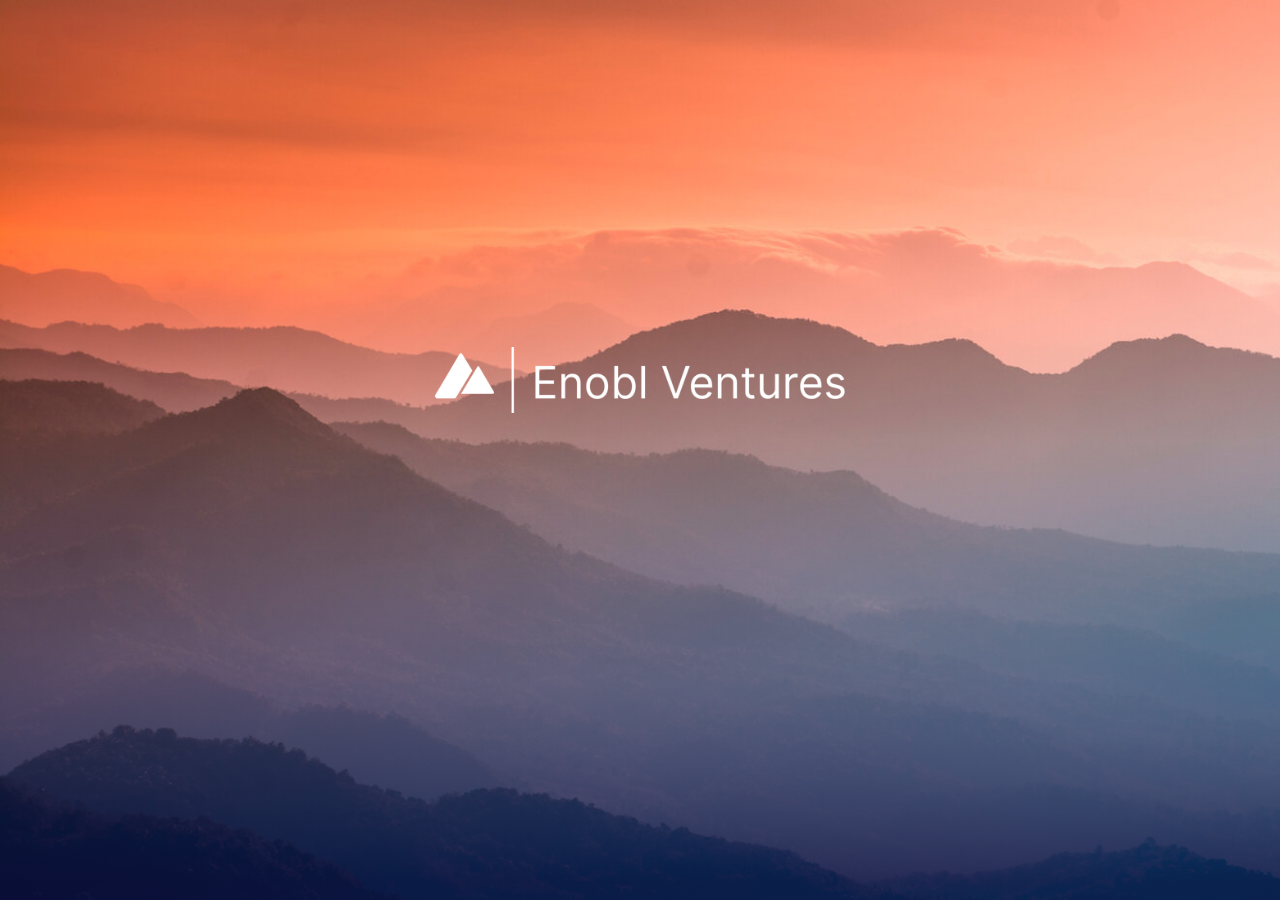
==== commit 6371c182: "Fix background image" ====
--- a/index.html
+++ b/index.html
@@ -37,7 +37,7 @@
             }; window.setTimeout(function () { tvt.captureVariables({ 'dataLayer.hide': (function (a) { a = a.split("."); for (var b = window, c = 0; c < a.length && (b = b[a[c]], b); c++); return b })('dataLayer.hide'), 'gaData': window['gaData'], 'dataLayer': window['dataLayer'] }) }, 2000);</script>
 </head>
 
-<body cz-shortcut-listen="true">
+<body  style="background-image: url(./enobl_files/background.jpg);background-size: cover;" cz-shortcut-listen="true">
     <div class="hero">
         <div data-collapse="medium" data-animation="default" data-duration="400" data-easing="ease" data-easing2="ease"
             role="banner" class="nav-bar w-nav">
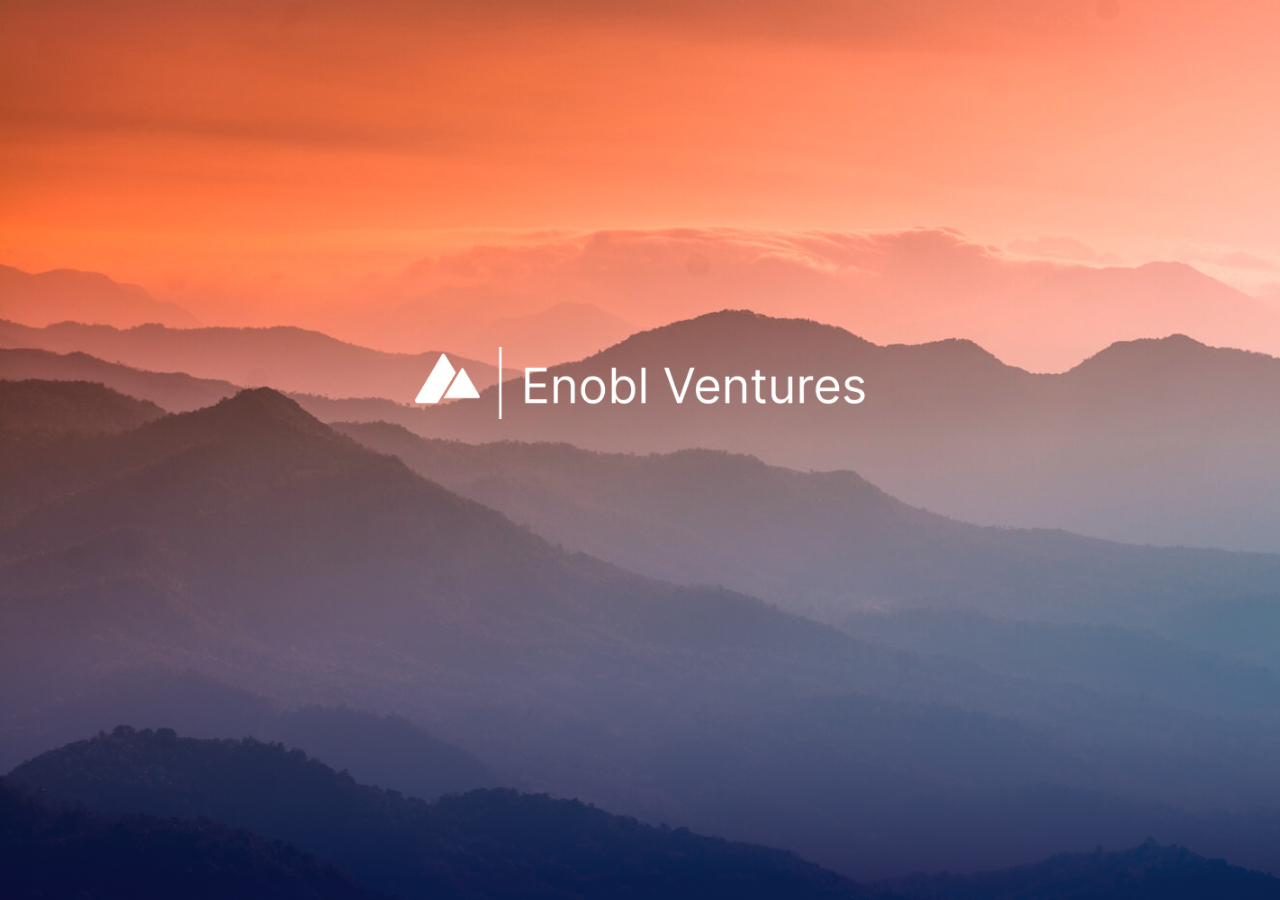
==== commit 28fbf386: "max width" ====
--- a/index.html
+++ b/index.html
@@ -1,5 +1,4 @@
 <!DOCTYPE html>
-<!-- saved from url=(0033)https://enoblventures.webflow.io/ -->
 <html data-wf-domain="enoblventures.webflow.io" data-wf-page="65005cbc3bd74338d2fe6a09"
     data-wf-site="65005cbb3bd74338d2fe69a1"
     class="w-mod-js wf-roboto-n5-active wf-roboto-n3-active wf-robotoslab-n4-active wf-roboto-n4-active wf-inter-n3-active wf-inter-n4-active wf-inter-n5-active wf-inter-n2-active wf-active">
@@ -7,6 +6,29 @@
     class="__REQUESTLY__SCRIPT"></script>
 
 <head>
+    <!-- Primary Meta Tags -->
+<title>Enobl Ventures</title>
+<meta name="title" content="Enobl Ventures" />
+<meta name="description" content="We invest in the top 1% of YC companies in each batch before demo day." />
+
+<!-- Open Graph / Facebook -->
+<meta property="og:type" content="website" />
+<meta property="og:url" content="https://enoblventures/" />
+<meta property="og:title" content="Enobl Ventures" />
+<meta property="og:description" content="We invest in the top 1% of YC companies in each batch before demo day." />
+<meta property="og:image" content="./enobl_files/metaimage.png" />
+
+<!-- Twitter -->
+<meta property="twitter:card" content="summary_large_image" />
+<meta property="twitter:url" content="https://enoblventures/" />
+<meta property="twitter:title" content="Enobl Ventures" />
+<meta property="twitter:description" content="We invest in the top 1% of YC companies in each batch before demo day." />
+<meta property="twitter:image" content="./enobl_files/metaimage.png" />
+
+<meta name="google-site-verification" content="4_kixEbMUWtEzcSRWY8rprhBZRumSx6gzdCbOeJktME" />
+
+
+<!-- Meta Tags Generated with https://metatags.io -->
     <meta http-equiv="Content-Type" content="text/html; charset=UTF-8">
     <style>
         .wf-force-outline-none[tabindex="-1"]:focus {
@@ -49,7 +71,7 @@
             <div class="w-nav-overlay" data-wf-ignore="" id="w-nav-overlay-0"></div>
         </div>
         <div class="hero-container w-container"><img
-                src="./enobl_files/65005e1d06f8268359dd8bd2_ev.png" loading="lazy" width="450"
+                src="./enobl_files/65005e1d06f8268359dd8bd2_ev.png" loading="lazy" max-width="425"
                 sizes="(max-width: 479px) 94vw, 450px" alt=""
                 srcset="./enobl_files/65005e1d06f8268359dd8bd2_ev-p-500.png 500w, ./enobl_files/65005e1d06f8268359dd8bd2_ev.png 1035w"
                 class="image"></div>
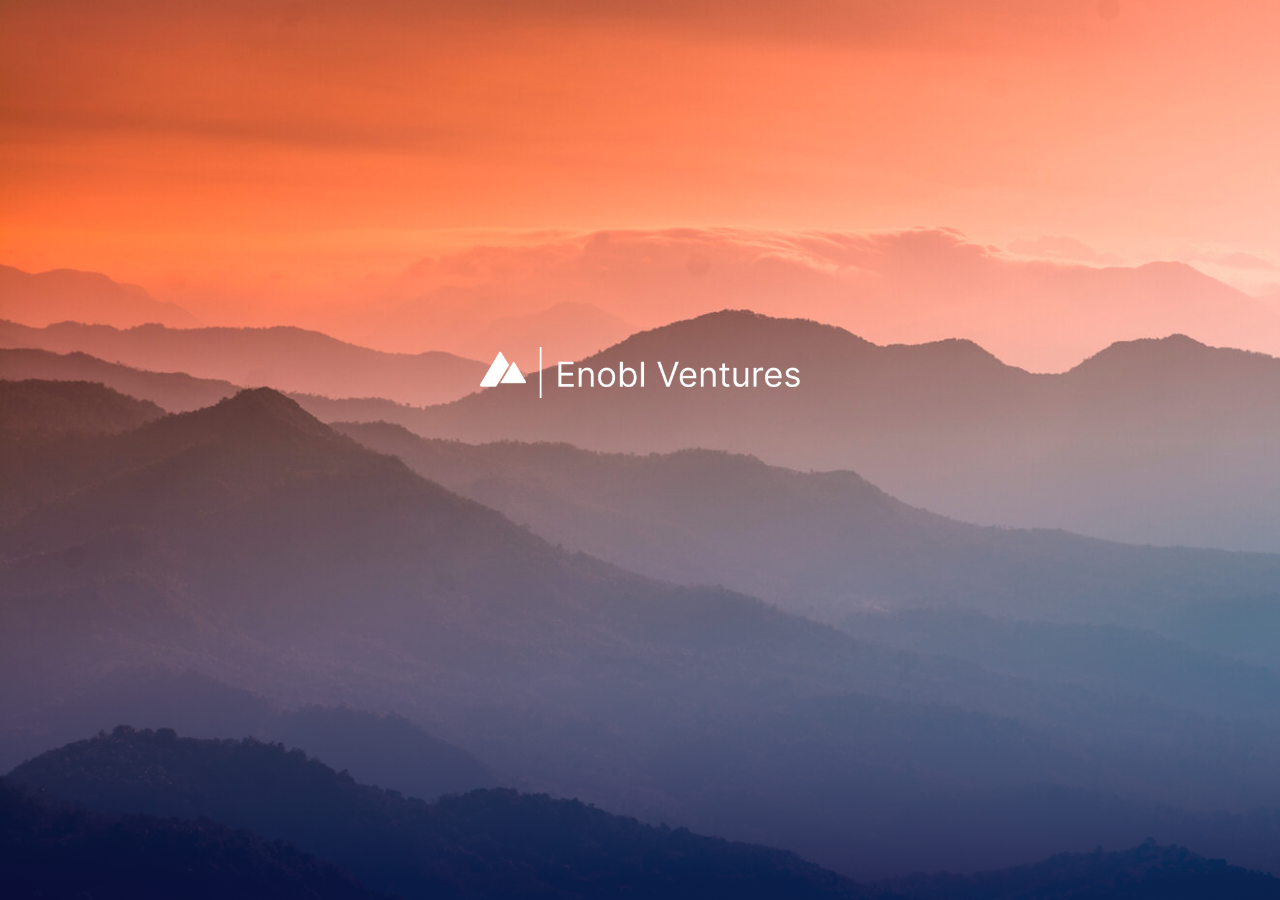
==== commit f1db03c8: "width" ====
--- a/index.html
+++ b/index.html
@@ -71,7 +71,7 @@
             <div class="w-nav-overlay" data-wf-ignore="" id="w-nav-overlay-0"></div>
         </div>
         <div class="hero-container w-container"><img
-                src="./enobl_files/65005e1d06f8268359dd8bd2_ev.png" loading="lazy" max-width="425"
+                src="./enobl_files/65005e1d06f8268359dd8bd2_ev.png" loading="lazy" width="400"
                 sizes="(max-width: 479px) 94vw, 450px" alt=""
                 srcset="./enobl_files/65005e1d06f8268359dd8bd2_ev-p-500.png 500w, ./enobl_files/65005e1d06f8268359dd8bd2_ev.png 1035w"
                 class="image"></div>
--- a/enobl_files/enoblventures.webflow.b303c5aee.css
+++ b/enobl_files/enoblventures.webflow.b303c5aee.css
@@ -2611,8 +2611,8 @@
 
 .image {
   padding-top: 40px;
-  padding-left: 20px;
-  padding-right: 20px;
+  padding-left: 40px;
+  padding-right: 40px;
 }
 
 @media screen and (max-width: 991px) {
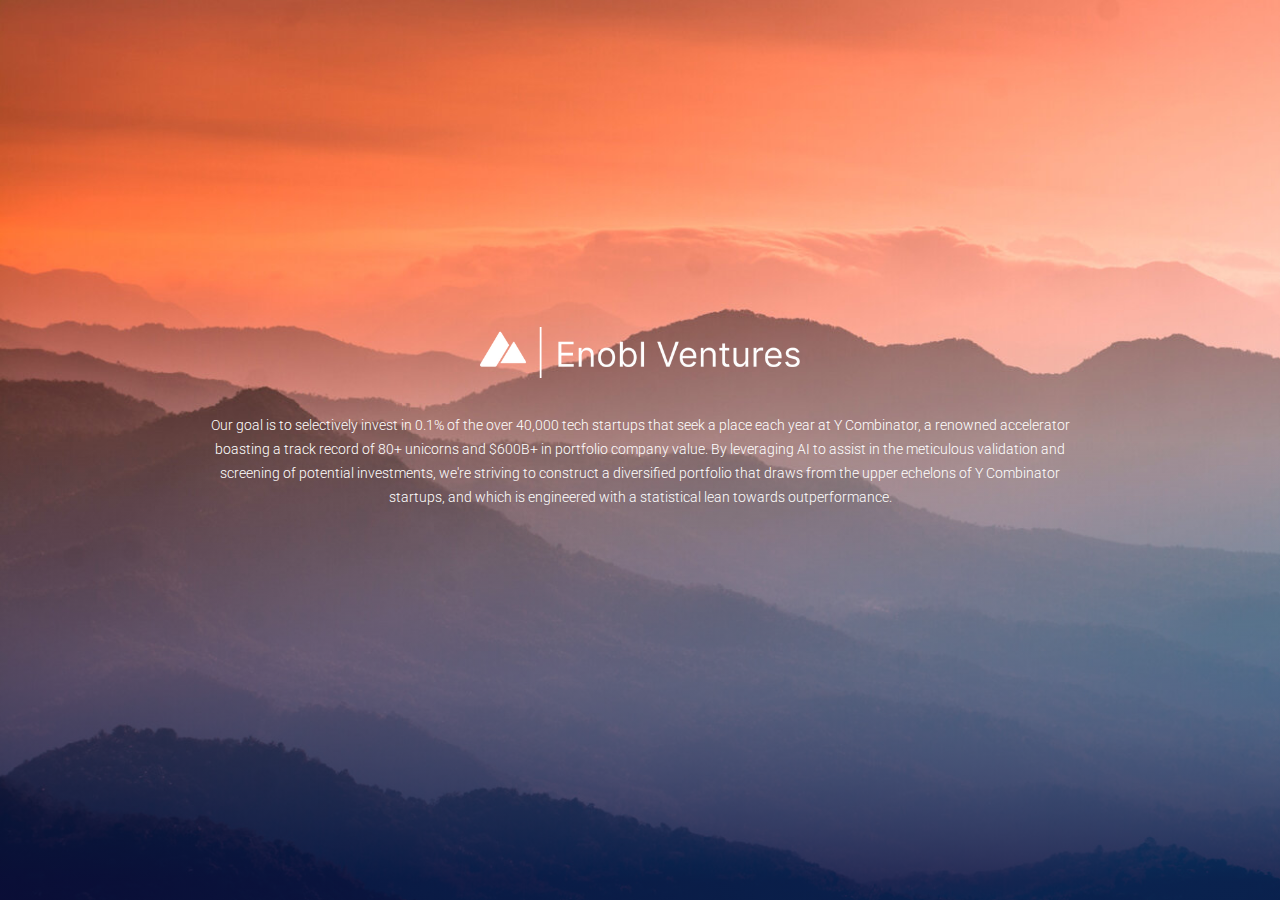
==== commit aaadd977: "udpate index" ====
--- a/index.html
+++ b/index.html
@@ -70,11 +70,15 @@
             </div>
             <div class="w-nav-overlay" data-wf-ignore="" id="w-nav-overlay-0"></div>
         </div>
-        <div class="hero-container w-container"><img
+        <div  class="hero-container w-container"><img
+            style="margin-top:-20px;"
                 src="./enobl_files/65005e1d06f8268359dd8bd2_ev.png" loading="lazy" width="400"
                 sizes="(max-width: 479px) 94vw, 450px" alt=""
                 srcset="./enobl_files/65005e1d06f8268359dd8bd2_ev-p-500.png 500w, ./enobl_files/65005e1d06f8268359dd8bd2_ev.png 1035w"
-                class="image"></div>
+                class="image">
+            <br>
+            <p style="margin-top:35px; margin-left:30px;margin-right:30px;">Our goal is to selectively invest in 0.1% of the over 40,000 tech startups that seek a place each year at Y Combinator, a renowned accelerator boasting a track record of 80+ unicorns and $600B+ in portfolio company value. By leveraging AI to assist in the meticulous validation and screening of potential investments, we're striving to construct a diversified portfolio that draws from the upper echelons of Y Combinator startups, and which is engineered with a statistical lean towards outperformance.</p>
+            </div>
     </div>
     <script src="./enobl_files/jquery-3.5.1.min.dc5e7f18c8.js" type="text/javascript"
         integrity="sha256-9/aliU8dGd2tb6OSsuzixeV4y/faTqgFtohetphbbj0=" crossorigin="anonymous"></script>
